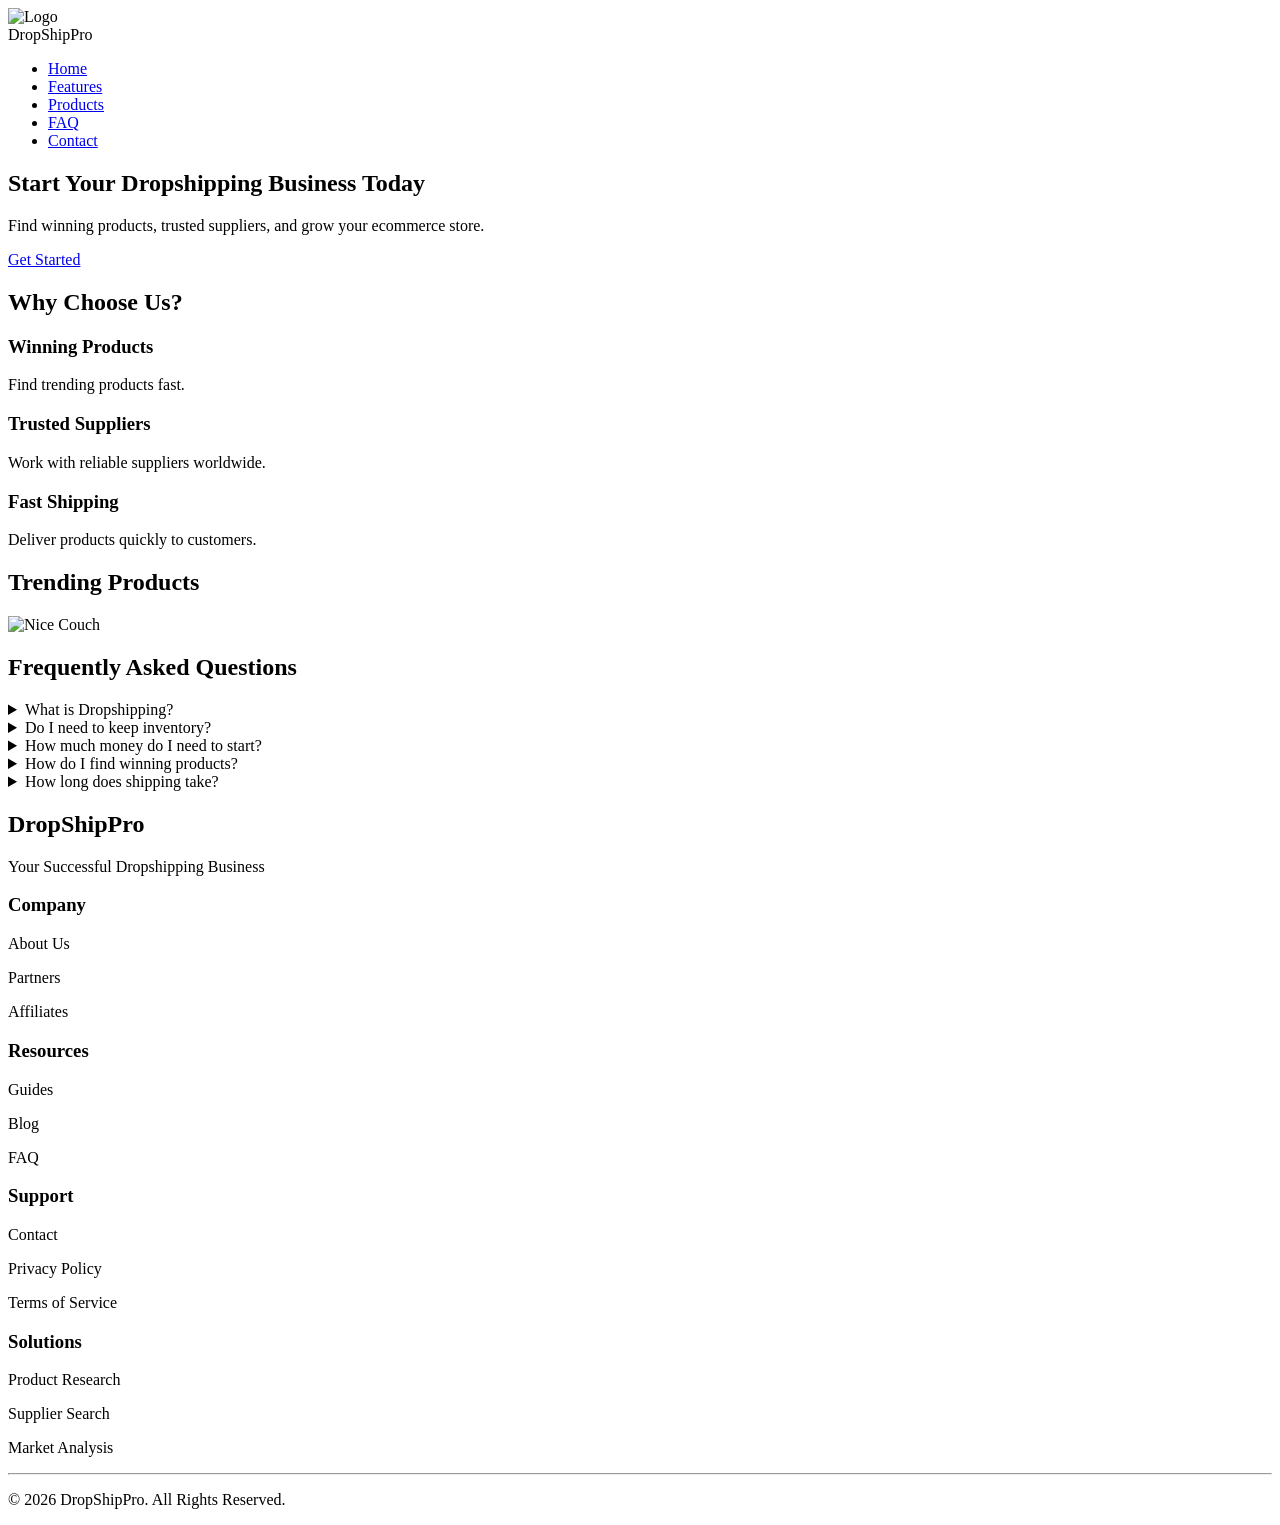
==== Index.html @ 33af1b86 "Create Index.html" ====
<!DOCTYPE html>
<!-- saved from url=(0082)file:///c%3A/Users/sheno/Downloads/website/dropshipping/db.php/index.html#products -->
<html lang="en"><head><meta http-equiv="Content-Type" content="text/html; charset=UTF-8">
   <link rel="stylesheet" href="./DropShipPro_files/all.min.css">
    <link rel="stylesheet" href="./DropShipPro_files/style.css">
    
    <meta name="viewport" content="width=device-width, initial-scale=1.0">
    <title>DropShipPro</title>

    <link rel="stylesheet" href="./DropShipPro_files/style.css">
</head>
<body>

    <!-- NAVBAR -->
    <nav><header>
    <img src="./DropShipPro_files/Pe0DRPI.jpeg" alt="Logo" class="logo">
     <div class="logo">DropShipPro</div>
</header>
        <ul>
            <li><a href="file:///c%3A/Users/sheno/Downloads/website/dropshipping/db.php/index.html#">Home</a></li>
            <li><a href="file:///c%3A/Users/sheno/Downloads/website/dropshipping/db.php/index.html#features">Features</a></li>
            <li><a href="file:///c%3A/Users/sheno/Downloads/website/dropshipping/db.php/index.html#products">Products</a></li>
            <li><a href="file:///c%3A/Users/sheno/Downloads/website/dropshipping/db.php/index.html#faq">FAQ</a></li>
            <li><a href="file:///c%3A/Users/sheno/Downloads/website/dropshipping/db.php/index.html#contact">Contact</a></li>
        </ul>
    </nav>

    <!-- HERO -->
    <section class="hero">
        <h1>Start Your <span>Dropshipping</span> Business Today</h1>

       
       
       
        <p>



            Find winning products, trusted suppliers,
            and grow your ecommerce store.
        </p>

        <a href="file:///c%3A/Users/sheno/Downloads/website/dropshipping/db.php/index.html#" class="btn">Get Started</a>
        
</section>
    <!-- FEATURES -->
    <section id="features">
        <h2>Why Choose Us?</h2>

        <div class="card">
            <h3>Winning Products</h3>
            <p>Find trending products fast.</p>
        </div>

        <div class="card">
            <h3>Trusted Suppliers</h3>
            <p>Work with reliable suppliers worldwide.</p>
        </div>

        <div class="card">
            <h3>Fast Shipping</h3>
            <p>Deliver products quickly to customers.</p>
        </div>
    </section>

    <!-- PRODUCTS -->
    <section id="products">
        <h2>Trending Products</h2>
    <div class="product-card">
        <img src="./DropShipPro_files/L85jKri.png" alt="Nice Couch">
    </div></section>
      <div class="product-card">
        

    <!-- FAQ -->
    <section id="faq">
        <h2>Frequently Asked Questions</h2>

        <section id="faq">

    <details>
        <summary>What is Dropshipping?</summary>
        <p>Dropshipping is a business model where products are shipped directly from suppliers to customers.</p>
    </details>

    <details>
        <summary>Do I need to keep inventory?</summary>
        <p>No. Suppliers store and ship the products for you.</p>
    </details>

    <details>
        <summary>How much money do I need to start?</summary>
        <p>You can start with a small budget for website hosting, marketing, and product testing.</p>
    </details>

    <details>
        <summary>How do I find winning products?</summary>
        <p>Use product research tools, social media trends, and competitor analysis.</p>
    </details>

    <details>
        <summary>How long does shipping take?</summary>
        <p>Shipping times vary depending on the supplier and destination.</p>
    </details>

</section>

    <!-- FOOTER -->
    <footer>
        <div class="footer-logo">
            <h2>DropShipPro</h2>
            <p>Your Successful Dropshipping Business</p>
        </div>

        <div class="footer-grid">

            <div>
                <h3>Company</h3>
                <p>About Us</p>
                <p>Partners</p>
                <p>Affiliates</p>
            </div>

            <div>
                <h3>Resources</h3>
                <p>Guides</p>
                <p>Blog</p>
                <p>FAQ</p>
            </div>

            <div>
                <h3>Support</h3>
                <p>Contact</p>
                <p>Privacy Policy</p>
                <p>Terms of Service</p>
            </div>

            <div>
                <h3>Solutions</h3>
                <p>Product Research</p>
                <p>Supplier Search</p>
                <p>Market Analysis</p>
            </div>

        </div>

        <hr>

        <p>© 2026 DropShipPro. All Rights Reserved.</p>
    </footer>
<script src="./DropShipPro_files/script.js"></script>
<footer class="footer">
    <a href="https://instagram.com/" target="_blank">
        <i class="fab fa-instagram"></i>
    </a>

    <a href="https://youtube.com/" target="_blank">
        <i class="fab fa-youtube"></i>
    </a>

    <a href="https://x.com/" target="_blank">
        <i class="fab fa-x-twitter"></i>
    </a>
<a href="https://tiktok.com/" target="_blank">
    <i class="fab fa-tiktok"></i>
</a>
    <a href="https://pinterest.com/" target="_blank">
        <i class="fab fa-pinterest"></i>
    </a>
</footer>


</section></div></body></html>
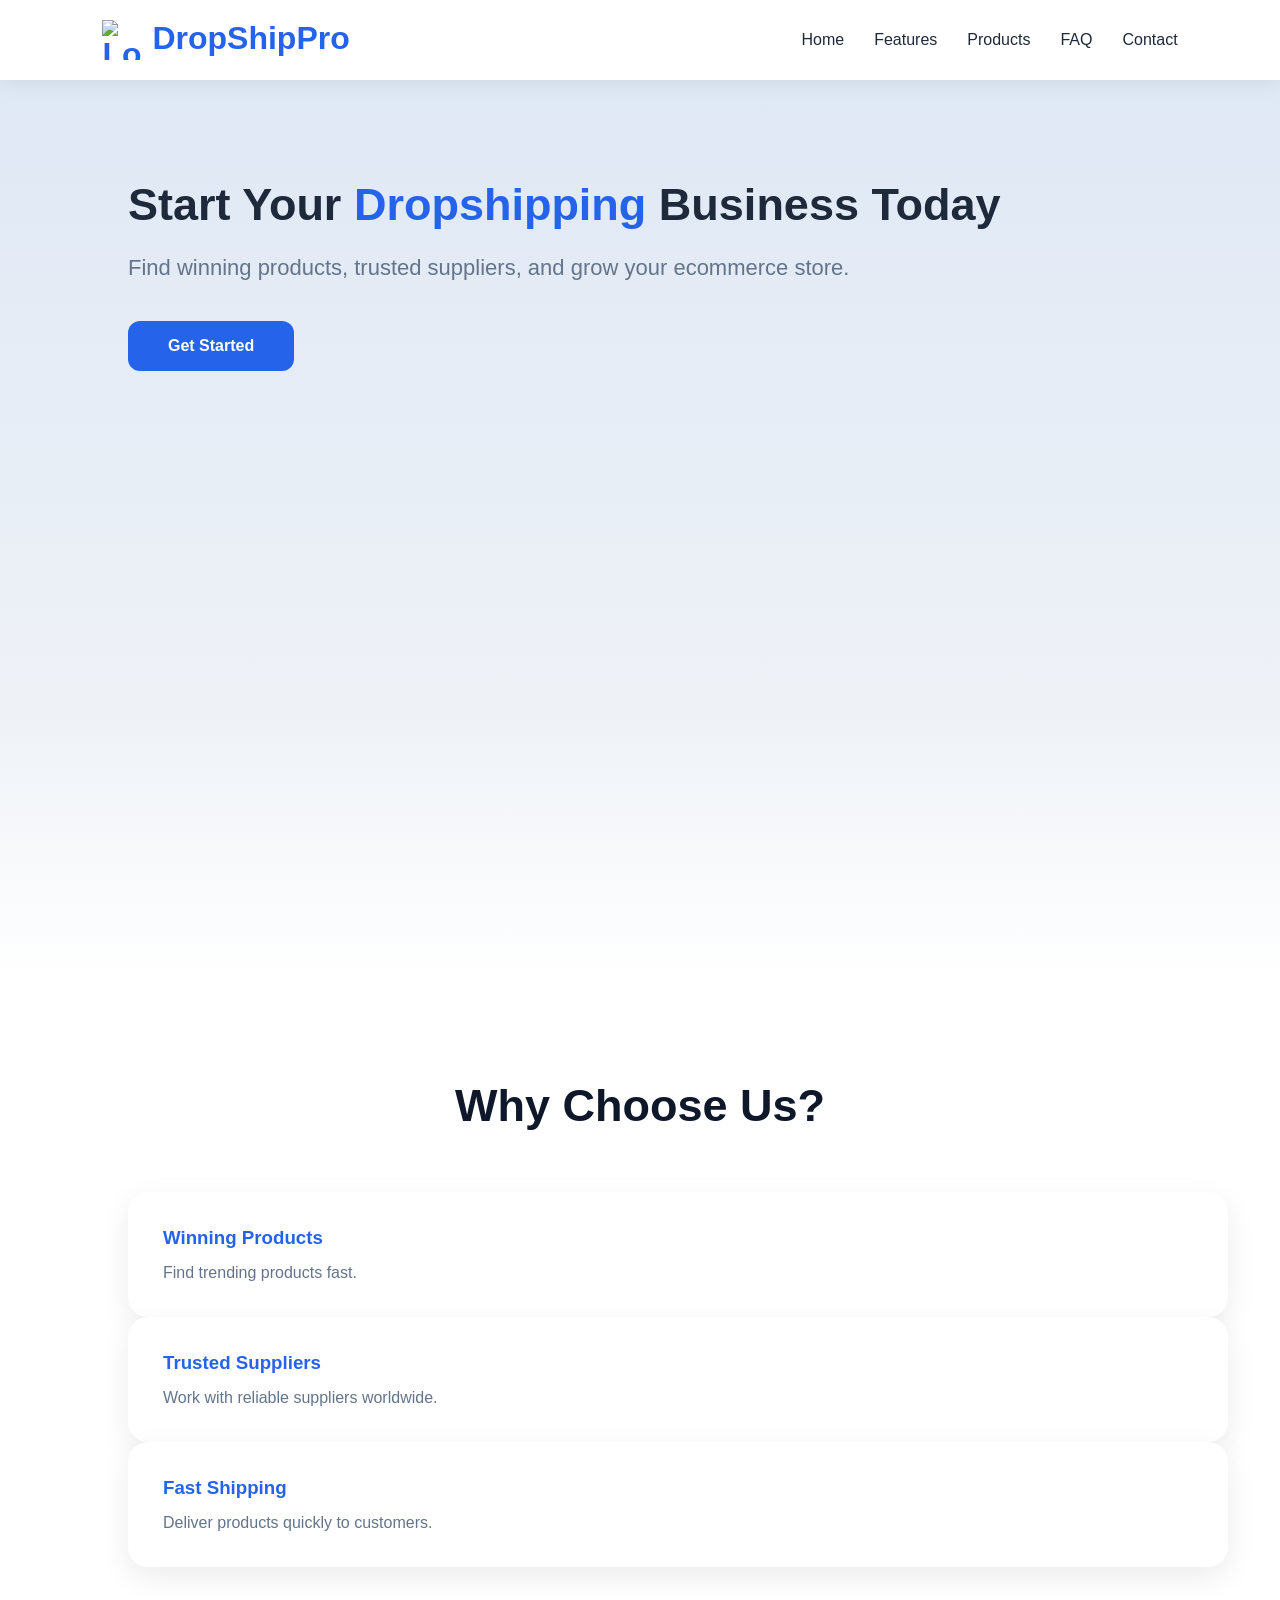
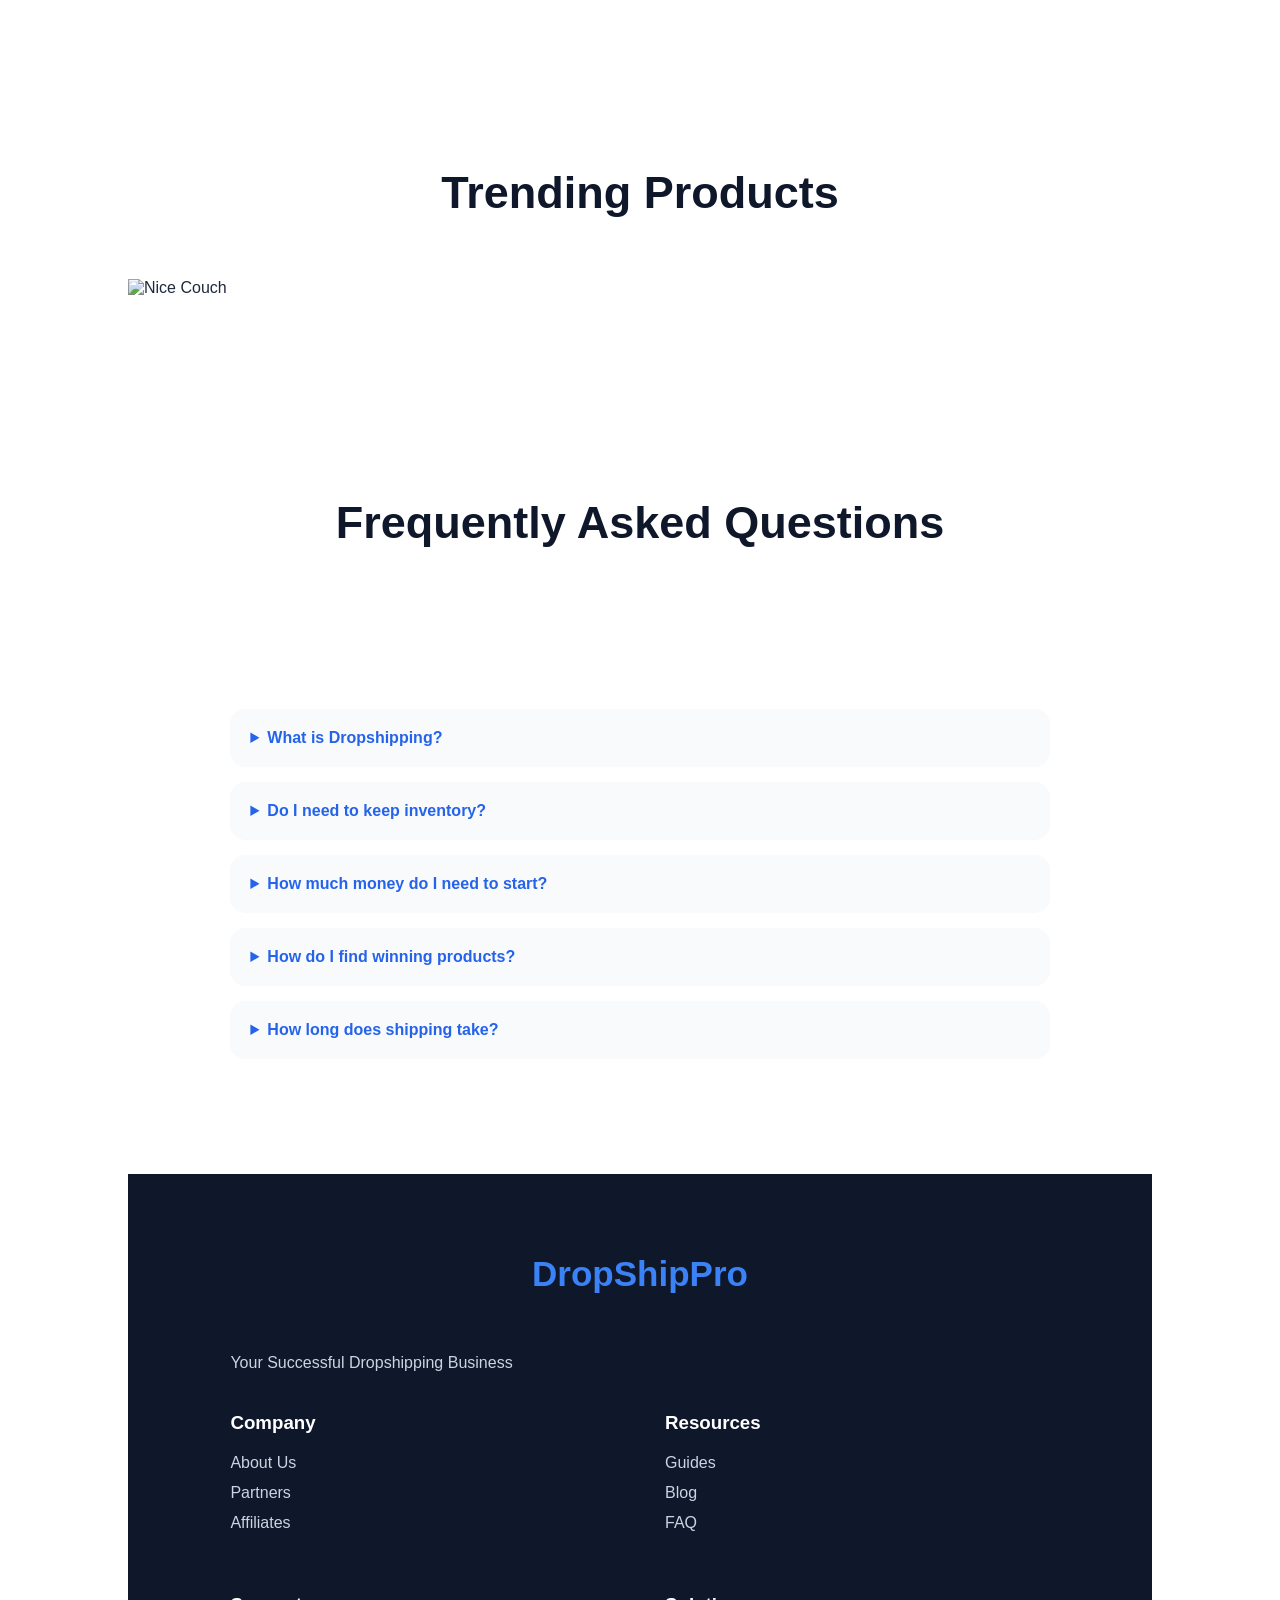
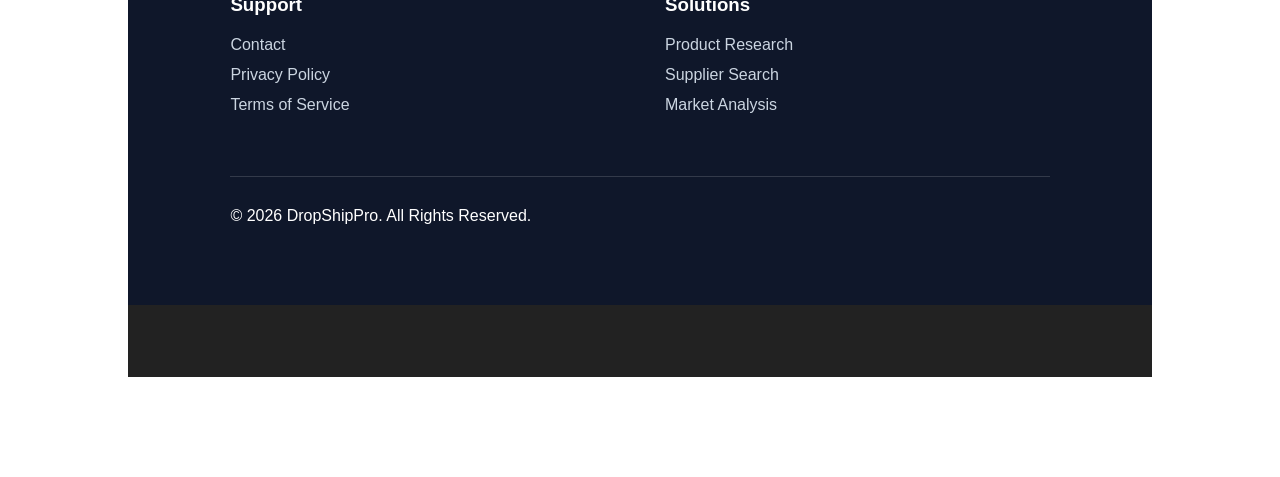
==== commit c27388ff: "Add additional stylesheet link for style.css Added a new stylesheet link for style.css." ====
--- a/Index.html
+++ b/Index.html
@@ -3,6 +3,7 @@
 <html lang="en"><head><meta http-equiv="Content-Type" content="text/html; charset=UTF-8">
    <link rel="stylesheet" href="./DropShipPro_files/all.min.css">
     <link rel="stylesheet" href="./DropShipPro_files/style.css">
+     <link rel="stylesheet" href="style.css">
     
     <meta name="viewport" content="width=device-width, initial-scale=1.0">
     <title>DropShipPro</title>
--- a/style.css
+++ b/style.css
@@ -0,0 +1,403 @@
+@import url('https://fonts.googleapis.com/css2?family=Poppins:wght@300;400;500;600;700;800&display=swap');
+header {
+    display: flex;
+    align-items: center;
+    gap: 10px;
+}
+
+.logo {
+    width: 40px;   /* make logo smaller */
+    height: 40px;
+}
+*{
+    margin: 0;
+    padding: 0;
+    box-sizing: border-box;
+    font-family: 'Poppins', sans-serif;
+    scroll-behavior: smooth;
+}
+
+body{
+    background: #ffffff;
+    color: #1e293b;
+    overflow-x: hidden;
+}
+
+/* NAVBAR */
+
+nav{
+    position: sticky;
+    top: 0;
+    width: 100%;
+    background: #ffffff;
+    padding: 20px 8%;
+    display: flex;
+    justify-content: space-between;
+    align-items: center;
+    box-shadow: 0 2px 20px rgba(0,0,0,0.08);
+    z-index: 1000;
+}
+
+.logo{
+    font-size: 32px;
+    font-weight: 800;
+    color: #2563eb;
+}
+
+nav ul{
+    display: flex;
+    list-style: none;
+    gap: 30px;
+    margin-left: 300px;
+}
+
+nav ul li a{
+    text-decoration: none;
+    color: #1e293b;
+    font-weight: 500;
+    transition: 0.3s;
+}
+
+nav ul li a:hover{
+    color: #2563eb;
+}
+
+/* HERO */
+
+
+  .hero {
+    .hero {
+    position: absolute;
+    width: 100%;
+    height: 100%;
+}
+    min-height: 100vh;
+    background: linear-gradient(
+        to bottom,
+        #dfe8f5 0%,
+        #eef2f7 70%,
+        #ffffff 100%
+    );
+}
+
+.card{
+    width: 1100px;
+    background: #fff;
+    border-radius: 25px;
+    overflow: hidden;
+    box-shadow: 0 20px 60px rgba(0,0,0,.1);
+}
+
+.card img{
+    width: 45%;
+    height: 450px;
+    object-fit: cover;
+}
+.hero-content{
+    max-width: 900px;
+}
+
+.hero h1{
+    font-size: 70px;
+    font-weight: 800;
+    line-height: 1.1;
+    margin-bottom: 25px;
+}
+
+.hero h1 span{
+    color: #2563eb;
+}
+
+.hero p{
+    font-size: 22px;
+    color: #64748b;
+    margin-bottom: 40px;
+}
+
+.btn{
+    display: inline-block;
+    background: #2563eb;
+    color: white;
+    padding: 16px 40px;
+    text-decoration: none;
+    border-radius: 12px;
+    font-weight: 600;
+    transition: 0.3s;
+}
+
+.btn:hover{
+    background: #1d4ed8;
+    transform: translateY(-4px);
+}
+
+/* SECTION */
+
+section{
+    padding: 100px 10%;
+}
+
+section h2{
+    text-align: center;
+    font-size: 45px;
+    margin-bottom: 60px;
+    color: #0f172a;
+}
+
+/* CARDS */
+
+.cards{
+    display: grid;
+    grid-template-columns: repeat(auto-fit,minmax(260px,1fr));
+    gap: 30px;
+}
+
+.card{
+    background: #fff;
+    padding: 35px;
+    border-radius: 20px;
+    box-shadow: 0 10px 30px rgba(0,0,0,0.08);
+    transition: 0.3s;
+}
+
+.card:hover{
+    transform: translateY(-10px);
+}
+
+.card h3{
+    color: #2563eb;
+    margin-bottom: 15px;
+}
+
+.card p{
+    color: #64748b;
+}
+
+/* STATS */
+
+.stats{
+    display: grid;
+    grid-template-columns: repeat(4,1fr);
+    gap: 30px;
+}
+
+.stat-box{
+    text-align: center;
+    background: #eff6ff;
+    padding: 40px;
+    border-radius: 20px;
+}
+
+.stat-box h3{
+    color: #2563eb;
+    font-size: 50px;
+}
+
+.stat-box p{
+    color: #64748b;
+}
+
+/* FEATURES */
+
+.feature{
+    display: flex;
+    gap: 30px;
+    margin-bottom: 40px;
+    align-items: center;
+}
+
+.feature-icon{
+    width: 70px;
+    height: 70px;
+    background: #2563eb;
+    border-radius: 50%;
+}
+
+.feature-content h3{
+    color: #2563eb;
+    margin-bottom: 10px;
+}
+
+/* FAQ */
+
+details{
+    background: #f8fafc;
+    margin-bottom: 15px;
+    padding: 20px;
+    border-radius: 15px;
+}
+
+summary{
+    cursor: pointer;
+    font-weight: 600;
+    color: #2563eb;
+}
+
+/* TESTIMONIALS */
+
+.testimonial{
+    background: white;
+    text-align: center;
+    padding: 40px;
+    border-radius: 20px;
+    box-shadow: 0 5px 25px rgba(0,0,0,0.08);
+}
+
+.testimonial p{
+    color: #64748b;
+}
+
+/* FOOTER */
+
+footer{
+    background: #0f172a;
+    color: white;
+    padding: 80px 10%;
+}
+
+.footer-logo{
+    margin-bottom: 40px;
+}
+
+.footer-logo h2{
+    font-size: 35px;
+    color: #3b82f6;
+}
+
+.footer-logo p{
+    color: #cbd5e1;
+}
+
+.footer-grid{
+    display: grid;
+    grid-template-columns: repeat(4,1fr);
+    gap: 50px;
+    margin-bottom: 50px;
+}
+
+.footer-grid h3{
+    margin-bottom: 20px;
+    color: white;
+}
+
+.footer-grid p{
+    color: #cbd5e1;
+    margin-bottom: 12px;
+    cursor: pointer;
+}
+
+.footer-grid p:hover{
+    color: #60a5fa;
+}
+
+hr{
+    border: none;
+    height: 1px;
+    background: rgba(255,255,255,0.15);
+    margin: 30px 0;
+}
+
+.footer-bottom{
+    display: flex;
+    justify-content: space-between;
+    align-items: center;
+}
+
+.social-icons a{
+    color: white;
+    font-size: 25px;
+    margin-left: 15px;
+    text-decoration: none;
+    transition: 0.3s;
+}
+
+.social-icons a:hover{
+    color: #3b82f6;
+}
+
+/* RESPONSIVE */
+
+@media (max-width: 768px) {
+    /* mobile styles */
+}
+
+    .hero h1{
+        font-size: 45px;
+    }
+
+    .footer-grid{
+        grid-template-columns: 1fr 1fr;
+    }
+
+    .stats{
+        grid-template-columns: 1fr 1fr;
+    }
+
+    .footer-bottom{
+        flex-direction: column;
+        gap: 20px;
+    }
+}
+
+@media(max-width:600px){
+
+    nav{
+        flex-direction: column;
+        gap: 15px;
+    }
+
+    nav ul{
+        flex-wrap: wrap;
+        justify-content: center;
+    }
+
+    .hero h1{
+        font-size: 35px;
+    }
+
+    .footer-grid{
+        grid-template-columns: 1fr;
+    }
+
+    .stats{
+        grid-template-columns: 1fr;
+    }
+}.footer {
+    text-align: center;
+    padding: 20px;
+    background: #222;
+}
+
+.footer a {
+    color: white;
+    font-size: 28px;
+    margin: 0 15px;
+    text-decoration: none;
+}
+
+.footer a:hover {
+    color: #f0c14b;
+}
+.product-showcase {
+    background: linear-gradient(135deg, #f8fafc, #ffffff);
+    padding: 25px;
+    border-radius: 25px;
+    box-shadow: 0 20px 50px rgba(0, 0, 0, 0.12);
+    max-width: 450px;
+    margin: 0 auto;
+    border: 1px solid #e5e7eb;
+}
+
+.product-showcase img {
+    width: 100%;
+    display: block;
+    border-radius: 18px;
+    transition: 0.4s ease;
+}
+
+.product-showcase:hover img {
+    transform: scale(1.03);
+}.hero img {
+    width: 100%;
+    height: auto;
+    display: block;
+}
